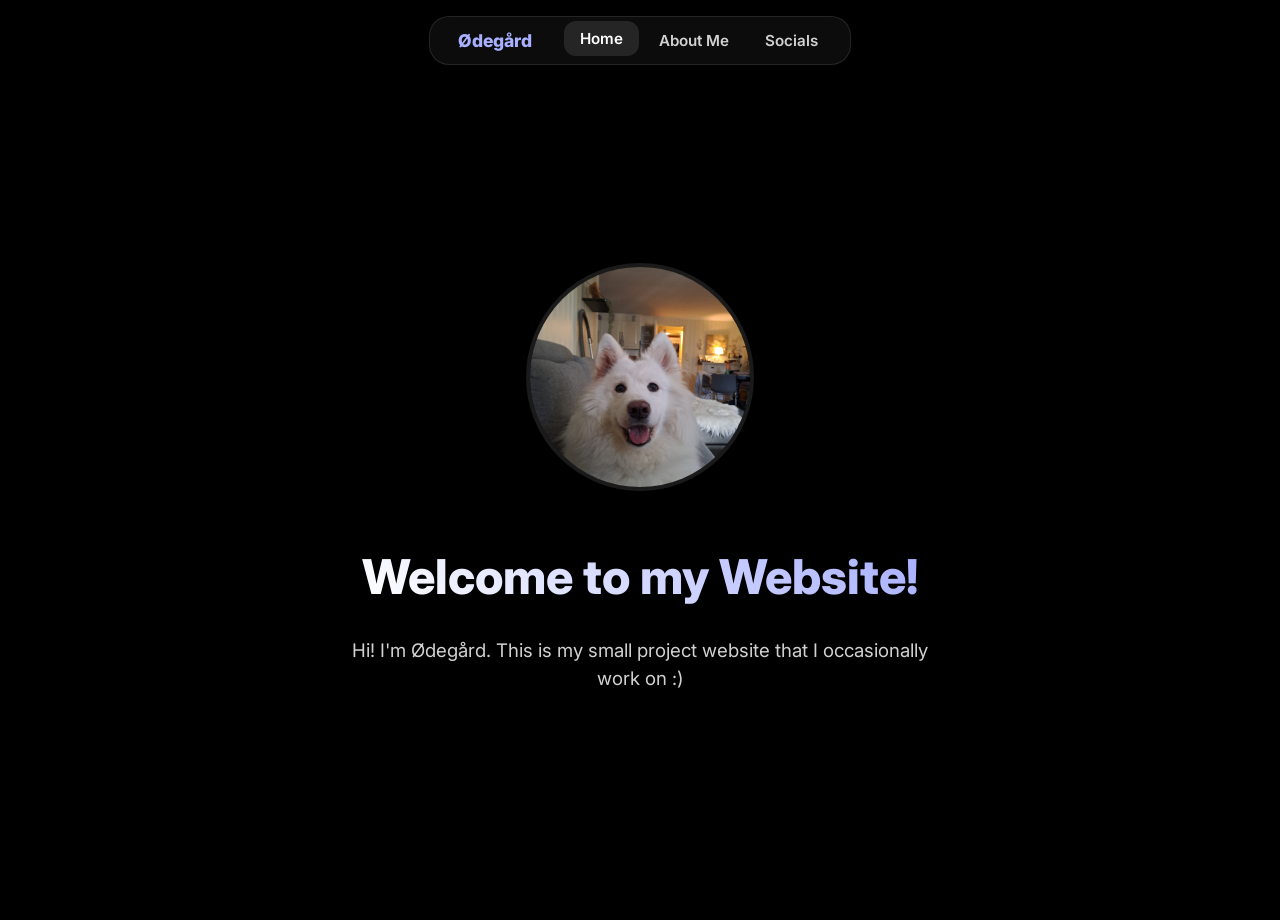
==== index.html @ 12e41455 "Initial commit" ====
<!DOCTYPE html>
<html lang="en">
<head>
    <meta charset="UTF-8">
    <meta name="viewport" content="width=device-width, initial-scale=1.0">
    <meta name="description" content="Welcome to Ødegård's personal website.">
    <title>Ødegård's Website</title>
    <link rel="stylesheet" href="./.assets/css/style.css">
</head>
<body>
  <div class="background-container">
    <div class="circle1"></div>
    <div class="circle2"></div>
    <div class="circle3"></div>
  </div>
  <!-- Navbar -->
  <div class="navbar">
    <div class="navbar-inner">
      <div class="navbar-brand">
        <a href="./">Ødegård</a>
      </div>
      <div class="navbar-links">
        <a href="./" class="active">Home</a>
        <a href="./about/">About Me</a>
        <a href="./socials/">Socials</a>
      </div>
    </div>
  </div>
  
  <div class="main-middle">
      <div class="circular_image">
        <img src="./.assets/media/doggallery/VeryHappyRaja.jpg" alt="Raja the dog">
      </div>
      <h1>Welcome to my Website!</h1>
      <h3>Hi! I'm Ødegård. This is my small project website that I occasionally work on :)</h3> 
  </div>

  <button id="scrollToTopBtn" title="Go to top">&#8679;</button>
  <script>
    const scrollBtn = document.getElementById('scrollToTopBtn');
    window.onscroll = function() {
      if (document.body.scrollTop > 200 || document.documentElement.scrollTop > 200) {
        scrollBtn.style.display = "block";
        scrollBtn.classList.add("show");
      } else {
        scrollBtn.style.display = "none";
        scrollBtn.classList.remove("show");
      }
    };
    scrollBtn.onclick = function() {
      window.scrollTo({ top: 0, behavior: 'smooth' });
    };
  </script>
</body>
</html>
---- .assets/css/style.css ----
@import url('https://fonts.googleapis.com/css2?family=Inter:wght@400;600;800&display=swap');

/* ====== General Styles ====== */
body {
  margin: 0;
  padding: 0;
  font-family: 'Inter', sans-serif;
  color: white;
  background-color: #000;
  min-height: 100vh;
  overflow-x: hidden;
}

/* ====== FirstLogonAnim Background ====== */
.background-container {
  position: fixed;
  top: 0;
  left: 0;
  width: 100%;
  height: 100%;
  z-index: -1;
  overflow: hidden;
  background-color: #000;
}

@keyframes circle1Path {
  0% { transform: translate(0vw, 0vh); width: 30vw; height: 30vw; }
  100% { transform: translate(0vw, -35vh); width: 80vw; height: 80vw; }
}

@keyframes circle2Path {
  0% { transform: translate(0vw, 0vh); width: 20vw; height: 20vw; }
  100% { transform: translate(-45vw, -40vh); width: 80vw; height: 80vw; }
}

@keyframes circle3Path {
  0% { transform: translate(0vw, 0vh); width: 20vw; height: 20vw; }
  100% { transform: translate(-55vw, -80vh); width: 120vw; height: 120vw; }
}

@keyframes fadeCircleIn {
  0% { opacity: 0; }
  100% { opacity: 1; }
}

.circle1 {
  left: 30vw;
  top: 25vh;
  position: absolute;
  animation: circle1Path 12s infinite alternate, fadeCircleIn 1332ms ease-out;
  border-radius: 100vw;
  background: radial-gradient(50% 50% at 50% 50%, rgba(12, 119, 255, 0.3) 15.62%, rgba(12, 119, 255, 0) 100%);
}

.circle2 {
  left: 45vw;
  top: 30vh;
  position: absolute;
  animation: circle2Path 11.5s infinite alternate, fadeCircleIn 1332ms ease-out;
  border-radius: 100vw;
  background: radial-gradient(50% 50% at 50% 50%, rgba(0, 56, 255, 0.3) 15.62%, rgba(12, 119, 255, 0) 100%);
}

.circle3 {
  left: 35vw;
  top: 30vh;
  position: absolute;
  animation: circle3Path 15s infinite alternate, fadeCircleIn 1332ms ease-out;
  border-radius: 100vw;
  background: radial-gradient(50% 50% at 50% 50%, rgba(65, 56, 210, 0.5) 15.62%, rgba(65, 56, 210, 0) 100%);
}

a {
  text-decoration: none;
  color: white;
}

img {
  max-width: 100%;
  height: auto;
}

/* ====== Navbar ====== */
.navbar {
  position: fixed;
  top: 16px;
  left: 50%;
  transform: translateX(-50%);
  width: auto;
  min-width: 300px;
  z-index: 1000;
  background: none;
  box-sizing: border-box;
}

.navbar-inner {
  display: flex;
  flex-direction: row;
  align-items: center;
  justify-content: center;
  gap: 12px;
  background: rgba(20, 20, 20, 0.6);
  backdrop-filter: blur(10px);
  -webkit-backdrop-filter: blur(10px);
  box-shadow: 0 4px 30px rgba(0, 0, 0, 0.1);
  border: 1px solid rgba(255, 255, 255, 0.1);
  border-radius: 20px;
  padding: 6px 16px;
  height: auto;
  flex-wrap: nowrap;
  white-space: nowrap;
}

.navbar-brand a {
  font-size: 1.1em;
  color: #a8b0ff;
  font-weight: 800;
  margin-right: 8px;
  padding: 6px 12px;
  transition: transform 0.2s, color 0.2s;
  display: flex;
  align-items: center;
}

.navbar-brand a:hover {
  transform: scale(1.05);
  color: #fff;
}

.navbar-links a {
  font-size: 0.95em;
  color: #d1d1d1;
  font-weight: 600;
  border-radius: 12px;
  transition: background 0.3s, color 0.3s, transform 0.2s;
  padding: 8px 16px;
  display: inline-flex;
  align-items: center;
}

.navbar-links a:hover,
.navbar-links a.active {
  background-color: rgba(255, 255, 255, 0.1);
  color: #fff;
  transform: translateY(-2px);
}

/* ====== Main Content Centering ====== */
.main-middle {
  display: flex;
  flex-direction: column;
  align-items: center;
  justify-content: center;
  min-height: 100vh;
  text-align: center;
  width: 100%;
  padding-top: 80px; 
  box-sizing: border-box;
  animation: fadeIn 1s ease-out forwards;
}

@keyframes fadeIn {
  from { opacity: 0; transform: translateY(20px); }
  to { opacity: 1; transform: translateY(0); }
}

.main-middle h1 {
  font-size: 3em;
  font-weight: 800;
  margin-bottom: 12px;
  background: -webkit-linear-gradient(45deg, #fff, #a8b0ff);
  -webkit-background-clip: text;
  -webkit-text-fill-color: transparent;
}

.main-middle h2, .main-middle h3 {
  font-weight: 400;
  color: #d1d1d1;
  margin-bottom: 24px;
  max-width: 600px;
  line-height: 1.5;
  padding: 0 16px;
}

.content-box {
  background: rgba(20, 20, 20, 0.5);
  backdrop-filter: blur(10px);
  border: 1px solid rgba(255, 255, 255, 0.1);
  border-radius: 20px;
  padding: 40px;
  max-width: 800px;
  width: 90%;
  margin: 20px auto;
  text-align: left;
  box-shadow: 0 10px 30px rgba(0,0,0,0.3);
}

.content-box h2 {
  font-size: 2em;
  font-weight: 800;
  margin-top: 0;
  color: #fff;
  margin-bottom: 16px;
}

.content-box p {
  color: #d1d1d1;
  line-height: 1.8;
  font-size: 1.1em;
  margin-bottom: 16px;
}

/* ====== Circular Image ====== */
.circular_image {
  width: 220px;
  height: 220px;
  border-radius: 50%;
  overflow: hidden;
  display: inline-block;
  vertical-align: middle;
  border: 4px solid rgba(255,255,255,0.1);
  box-shadow: 0 8px 32px rgba(0,0,0,0.3);
  margin-bottom: 24px;
  transition: transform 0.4s ease;
}

.circular_image:hover {
  transform: scale(1.05) rotate(2deg);
  border-color: rgba(168, 176, 255, 0.4);
}

.circular_image img {
  width: 100%;
  height: 100%;
  object-fit: cover;
  display: block;
}

/* ====== Social Links ====== */
.social-links {
  display: grid;
  grid-template-columns: repeat(auto-fit, minmax(160px, 1fr));
  gap: 1.5rem;
  justify-content: center;
  align-items: stretch;
  width: 100%;
  max-width: 800px;
  box-sizing: border-box;
  padding: 24px;
}

.social-links a {
  background: rgba(30, 30, 30, 0.6);
  backdrop-filter: blur(5px);
  border: 1px solid rgba(255,255,255,0.05);
  border-radius: 20px;
  box-shadow: 0 4px 16px rgba(0,0,0,0.2);
  padding: 20px 16px;
  transition: all 0.3s cubic-bezier(0.25, 0.8, 0.25, 1);
  display: flex;
  flex-direction: column;
  align-items: center;
  justify-content: center;
  height: 150px; 
}

.social-links a:hover {
  transform: translateY(-8px);
  box-shadow: 0 12px 24px rgba(0,0,0,0.4);
  background: rgba(50, 50, 50, 0.8);
  border-color: rgba(255,255,255,0.2);
}

.social-links a svg {
  width: 48px;
  height: 48px;
  margin-bottom: 12px;
  fill: white;
  transition: transform 0.3s ease;
}

.social-links a:hover svg {
  transform: scale(1.1);
}

.social-links a h3 {
  margin: 0;
  font-size: 1.1em;
  font-weight: 600;
  color: white;
  text-align: center;
  padding: 0;
}

.social-links a p {
  margin: 6px 0 0 0;
  font-size: 0.85em;
  color: #a8b0ff;
  opacity: 0.8;
}

/* ====== Scroll To Top Button ====== */
#scrollToTopBtn {
  display: none;
  position: fixed;
  bottom: 32px;
  right: 32px;
  z-index: 999;
  font-size: 1.5em;
  background: rgba(78, 84, 200, 0.8);
  backdrop-filter: blur(5px);
  color: white;
  border: 1px solid rgba(255,255,255,0.2);
  border-radius: 50%;
  width: 56px;
  height: 56px;
  cursor: pointer;
  box-shadow: 0 4px 16px rgba(0,0,0,0.3);
  transition: all 0.3s;
  animation: none;
}

#scrollToTopBtn:hover {
  background: rgba(78, 84, 200, 1);
  transform: translateY(-4px);
}

#scrollToTopBtn.show {
  animation: bounce-in 0.5s;
}

/* ====== Responsive Design ====== */
@media (max-width: 600px) {
  .navbar {
    top: 8px;
    width: 95%;
    min-width: 0;
  }
  .navbar-inner {
    gap: 4px;
    padding: 6px 8px;
    font-size: 0.85em;
  }
  .navbar-links a {
    padding: 6px 8px;
  }
  .main-middle h1 {
    font-size: 2.2em;
  }
  .circular_image {
    width: 160px;
    height: 160px;
  }
  .social-links {
    grid-template-columns: repeat(2, 1fr);
    gap: 1rem;
    padding: 16px;
  }
  .social-links a {
    height: 130px;
    padding: 12px;
  }
  .social-links a svg {
    width: 36px;
    height: 36px;
  }
  .social-links a h3 {
    font-size: 0.95em;
  }
}

/* ====== Animations ====== */
@keyframes bounce-in {
  0%   { transform: scale(0.5); opacity: 0; }
  60%  { transform: scale(1.2); opacity: 1; }
  80%  { transform: scale(0.95); }
  100% { transform: scale(1); }
}
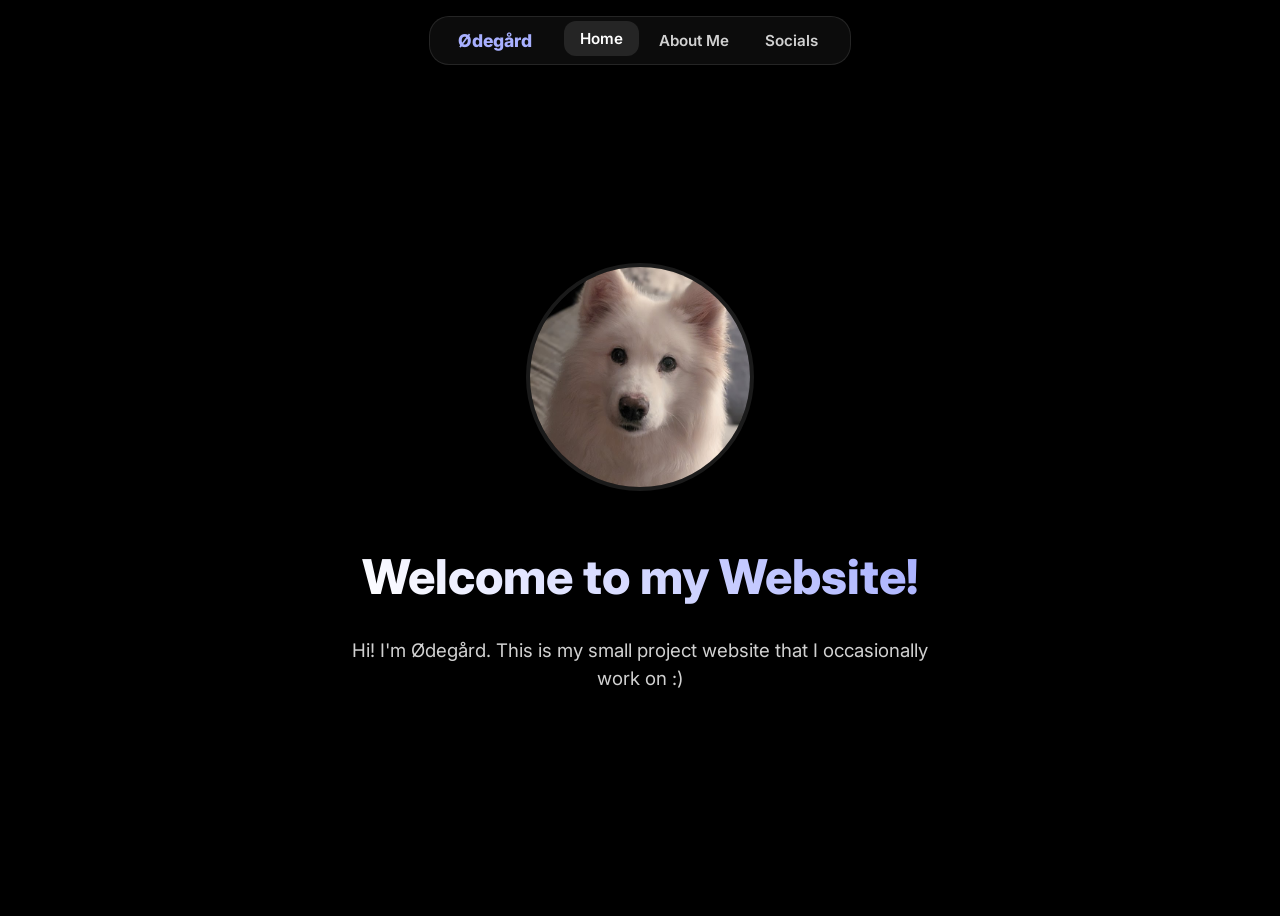
==== commit a0f120cc: "Update profile image of Raja" ====
--- a/index.html
+++ b/index.html
@@ -29,7 +29,7 @@
   
   <div class="main-middle">
       <div class="circular_image">
-        <img src="./.assets/media/doggallery/VeryHappyRaja.jpg" alt="Raja the dog">
+        <img src="./.assets/media/doggallery/Raja_New.jpg" alt="Raja the dog">
       </div>
       <h1>Welcome to my Website!</h1>
       <h3>Hi! I'm Ødegård. This is my small project website that I occasionally work on :)</h3> 
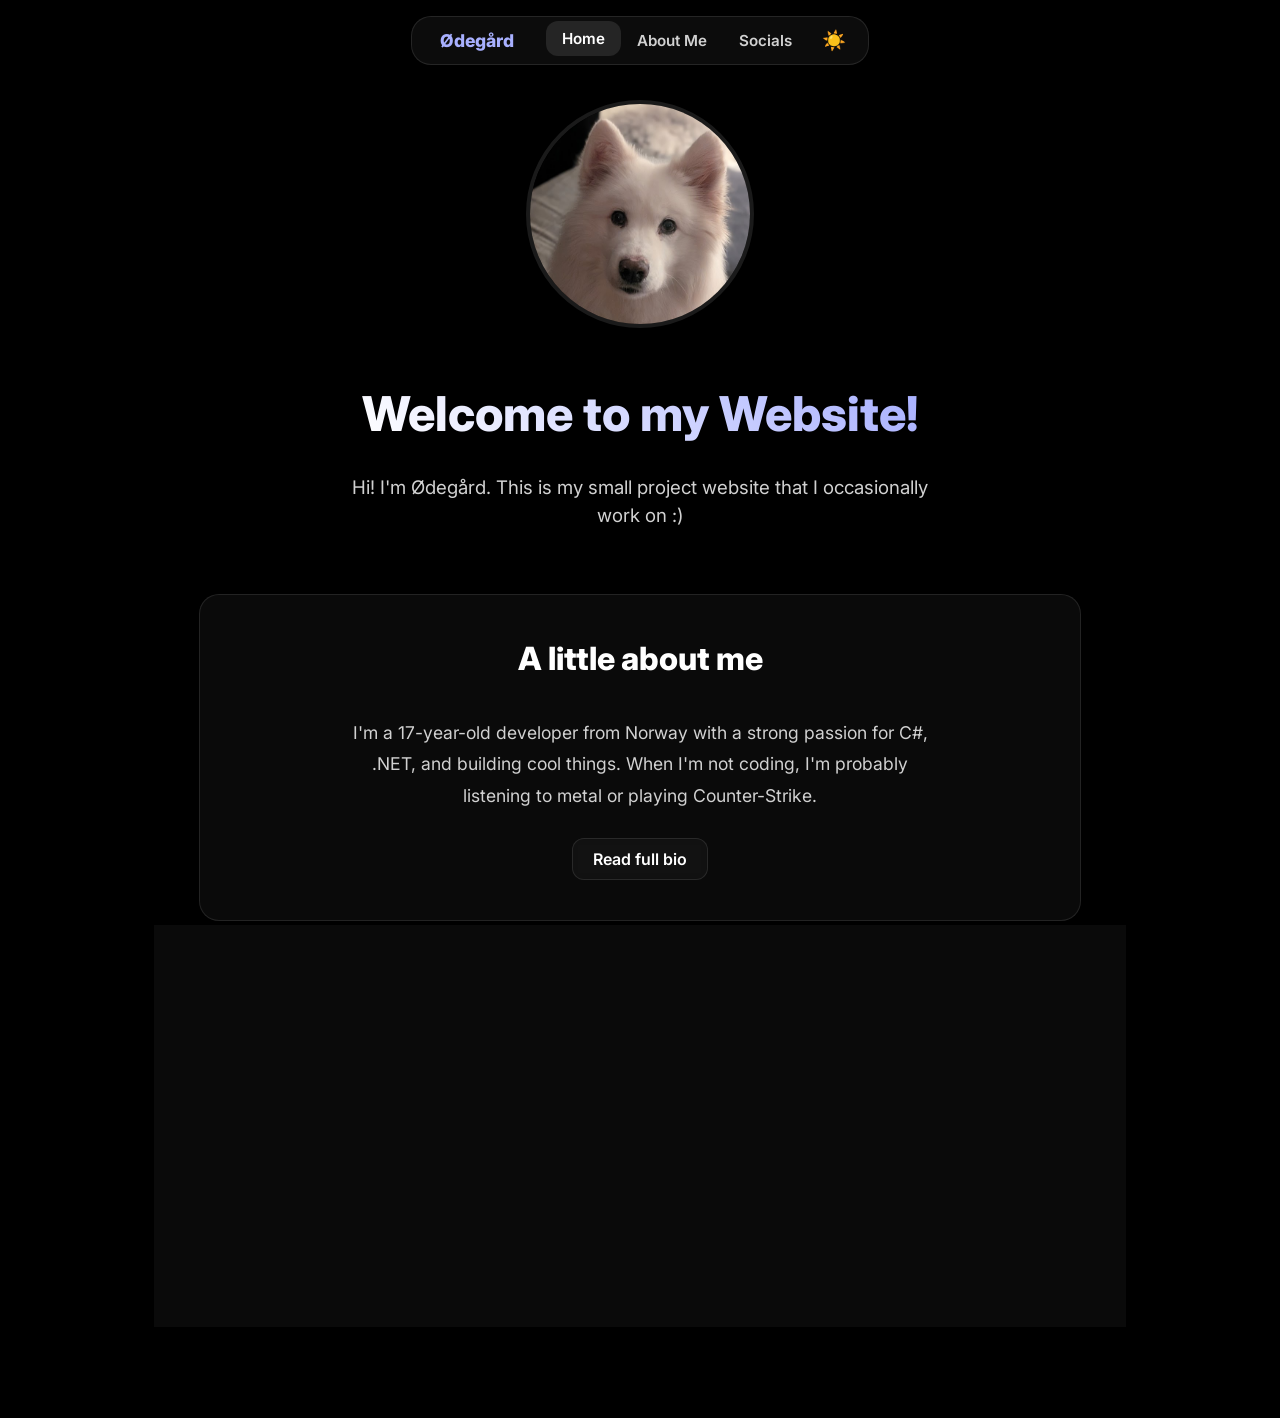
==== commit 65647dea: "UI Updates: Light/Dark mode, SVG icons, and homepage improvements" ====
--- a/index.html
+++ b/index.html
@@ -1,12 +1,20 @@
 <!DOCTYPE html>
 <html lang="en">
+
 <head>
-    <meta charset="UTF-8">
-    <meta name="viewport" content="width=device-width, initial-scale=1.0">
-    <meta name="description" content="Welcome to Ødegård's personal website.">
-    <title>Ødegård's Website</title>
-    <link rel="stylesheet" href="./.assets/css/style.css">
+  <meta charset="UTF-8">
+  <meta name="viewport" content="width=device-width, initial-scale=1.0">
+  <meta name="description" content="Welcome to Ødegård's personal website.">
+  <!-- Open Graph Meta Tags for SEO/Social Previews -->
+  <meta property="og:title" content="Ødegård's Website" />
+  <meta property="og:description" content="Hi! I'm Ode (or Odegard), a 17-year-old developer from Norway." />
+  <meta property="og:type" content="website" />
+  <meta property="og:url" content="https://odegardxd.github.io/" />
+  <!-- End Open Graph -->
+  <title>Ødegård's Website</title>
+  <link rel="stylesheet" href="./.assets/css/style.css">
 </head>
+
 <body>
   <div class="background-container">
     <div class="circle1"></div>
@@ -20,36 +28,52 @@
         <a href="./">Ødegård</a>
       </div>
       <div class="navbar-links">
-        <a href="./" class="active">Home</a>
+        <a href="./" aria-current="page">Home</a>
         <a href="./about/">About Me</a>
         <a href="./socials/">Socials</a>
+        <button id="theme-toggle" aria-label="Toggle dark/light mode">☀️</button>
       </div>
     </div>
   </div>
-  
+
   <div class="main-middle">
-      <div class="circular_image">
-        <img src="./.assets/media/doggallery/Raja_New.jpg" alt="Raja the dog">
+    <div class="circular_image">
+      <img src="./.assets/media/doggallery/Raja_New.jpg" alt="Raja the dog">
+    </div>
+    <h1>Welcome to my Website!</h1>
+    <h3>Hi! I'm Ødegård. This is my small project website that I occasionally work on :)</h3>
+
+      <!-- New Homepage Content -->
+      <div class="content-box" style="margin-top: 40px; display: flex; flex-direction: column; align-items: center; text-align: center;">
+        <h2 style="text-align: center; width: 100%; margin-bottom: 16px;">A little about me</h2>
+        <p style="text-align: center; max-width: 600px;">I'm a 17-year-old developer from Norway with a strong passion for C#, .NET, and building cool things. When I'm not coding, I'm probably listening to metal or playing Counter-Strike.</p>
+        <a href="./about/" class="btn-primary">Read full bio</a>
       </div>
-      <h1>Welcome to my Website!</h1>
-      <h3>Hi! I'm Ødegård. This is my small project website that I occasionally work on :)</h3> 
+
+    <div class="content-box" style="display: flex; flex-direction: column; align-items: center; text-align: center;">
+      <h2 style="text-align: center; width: 100%; margin-bottom: 16px;">Featured Projects</h2>
+      <div class="projects-grid" style="width: 100%;">
+        <a href="https://github.com/OdegardXD/Spotify-Audio-Controller" target="_blank" class="project-card" style="display: flex; flex-direction: column; align-items: center; text-align: center;">
+          <h3 style="text-align: center;">Spotify Audio Controller</h3>
+          <p style="text-align: center;">A seamless global hotkey controller for Spotify playback built with C# and WinForms.</p>
+        </a>
+        <a href="https://github.com/OdegardXD/OdegardXD.github.io" target="_blank" class="project-card" style="display: flex; flex-direction: column; align-items: center; text-align: center;">
+          <h3 style="text-align: center;">Personal Website</h3>
+          <p style="text-align: center;">This very website, constantly evolving and serving as a playground for my web skills.</p>
+        </a>
+      </div>
+    </div>
   </div>
 
-  <button id="scrollToTopBtn" title="Go to top">&#8679;</button>
-  <script>
-    const scrollBtn = document.getElementById('scrollToTopBtn');
-    window.onscroll = function() {
-      if (document.body.scrollTop > 200 || document.documentElement.scrollTop > 200) {
-        scrollBtn.style.display = "block";
-        scrollBtn.classList.add("show");
-      } else {
-        scrollBtn.style.display = "none";
-        scrollBtn.classList.remove("show");
-      }
-    };
-    scrollBtn.onclick = function() {
-      window.scrollTo({ top: 0, behavior: 'smooth' });
-    };
-  </script>
+  <footer>
+    <p>&copy; 2026 Ødegård. Built with ❤️.</p>
+  </footer>
+
+  <button id="scrollToTopBtn" title="Go to top" aria-label="Go to top">
+    <svg viewBox="0 0 24 24" fill="none" stroke="currentColor" stroke-width="2.5" stroke-linecap="round" stroke-linejoin="round" style="width: 24px; height: 24px; vertical-align: middle;"><path d="M12 19V5M5 12l7-7 7 7"/></svg>
+  </button>
+
+  <script src="./.assets/js/main.js"></script>
 </body>
-</html>
+
+</html>
--- a/.assets/css/style.css
+++ b/.assets/css/style.css
@@ -1,14 +1,74 @@
 @import url('https://fonts.googleapis.com/css2?family=Inter:wght@400;600;800&display=swap');
+
+:root {
+  /* Dark Theme (Default) */
+  --bg-color: #000;
+  --text-color: #fff;
+  --text-secondary: #d1d1d1;
+  --accent-color: #a8b0ff;
+  --h1-gradient: -webkit-linear-gradient(45deg, #fff, #a8b0ff);
+  
+  --nav-bg: rgba(20, 20, 20, 0.6);
+  --nav-border: rgba(255, 255, 255, 0.1);
+  --nav-link-hover-bg: rgba(255, 255, 255, 0.1);
+  --nav-brand-color: #a8b0ff;
+  
+  --card-bg: rgba(20, 20, 20, 0.5);
+  --card-border: rgba(255, 255, 255, 0.1);
+  
+  --social-card-bg: rgba(30, 30, 30, 0.6);
+  --social-card-hover-bg: rgba(50, 50, 50, 0.8);
+  --svg-fill: #fff;
+  
+  --scroll-btn-bg: rgba(78, 84, 200, 0.8);
+  --scroll-btn-hover-bg: rgba(78, 84, 200, 1);
+  
+  --circle1-color: rgba(12, 119, 255, 0.3);
+  --circle2-color: rgba(0, 56, 255, 0.3);
+  --circle3-color: rgba(65, 56, 210, 0.5);
+  
+  --footer-border: rgba(255, 255, 255, 0.1);
+}
+
+.light-theme {
+  --bg-color: #f4f4f9;
+  --text-color: #1a1a1a;
+  --text-secondary: #4a4a4a;
+  --accent-color: #4e54c8;
+  --h1-gradient: -webkit-linear-gradient(45deg, #1a1a1a, #4e54c8);
+  
+  --nav-bg: rgba(255, 255, 255, 0.7);
+  --nav-border: rgba(0, 0, 0, 0.1);
+  --nav-link-hover-bg: rgba(0, 0, 0, 0.05);
+  --nav-brand-color: #4e54c8;
+  
+  --card-bg: rgba(255, 255, 255, 0.7);
+  --card-border: rgba(0, 0, 0, 0.1);
+  
+  --social-card-bg: rgba(255, 255, 255, 0.8);
+  --social-card-hover-bg: rgba(240, 240, 245, 1);
+  --svg-fill: #1a1a1a;
+  
+  --scroll-btn-bg: rgba(78, 84, 200, 0.9);
+  --scroll-btn-hover-bg: rgba(78, 84, 200, 1);
+  
+  --circle1-color: rgba(12, 119, 255, 0.15);
+  --circle2-color: rgba(0, 56, 255, 0.15);
+  --circle3-color: rgba(65, 56, 210, 0.2);
+  
+  --footer-border: rgba(0, 0, 0, 0.1);
+}
 
 /* ====== General Styles ====== */
 body {
   margin: 0;
   padding: 0;
   font-family: 'Inter', sans-serif;
-  color: white;
-  background-color: #000;
+  color: var(--text-color);
+  background-color: var(--bg-color);
   min-height: 100vh;
   overflow-x: hidden;
+  transition: background-color 0.3s ease, color 0.3s ease;
 }
 
 /* ====== FirstLogonAnim Background ====== */
@@ -20,7 +80,8 @@
   height: 100%;
   z-index: -1;
   overflow: hidden;
-  background-color: #000;
+  background-color: var(--bg-color);
+  transition: background-color 0.3s ease;
 }
 
 @keyframes circle1Path {
@@ -49,7 +110,8 @@
   position: absolute;
   animation: circle1Path 12s infinite alternate, fadeCircleIn 1332ms ease-out;
   border-radius: 100vw;
-  background: radial-gradient(50% 50% at 50% 50%, rgba(12, 119, 255, 0.3) 15.62%, rgba(12, 119, 255, 0) 100%);
+  background: radial-gradient(50% 50% at 50% 50%, var(--circle1-color) 15.62%, transparent 100%);
+  transition: background 0.3s ease;
 }
 
 .circle2 {
@@ -58,7 +120,8 @@
   position: absolute;
   animation: circle2Path 11.5s infinite alternate, fadeCircleIn 1332ms ease-out;
   border-radius: 100vw;
-  background: radial-gradient(50% 50% at 50% 50%, rgba(0, 56, 255, 0.3) 15.62%, rgba(12, 119, 255, 0) 100%);
+  background: radial-gradient(50% 50% at 50% 50%, var(--circle2-color) 15.62%, transparent 100%);
+  transition: background 0.3s ease;
 }
 
 .circle3 {
@@ -67,12 +130,14 @@
   position: absolute;
   animation: circle3Path 15s infinite alternate, fadeCircleIn 1332ms ease-out;
   border-radius: 100vw;
-  background: radial-gradient(50% 50% at 50% 50%, rgba(65, 56, 210, 0.5) 15.62%, rgba(65, 56, 210, 0) 100%);
+  background: radial-gradient(50% 50% at 50% 50%, var(--circle3-color) 15.62%, transparent 100%);
+  transition: background 0.3s ease;
 }
 
 a {
   text-decoration: none;
-  color: white;
+  color: var(--text-color);
+  transition: color 0.3s ease;
 }
 
 img {
@@ -99,21 +164,22 @@
   align-items: center;
   justify-content: center;
   gap: 12px;
-  background: rgba(20, 20, 20, 0.6);
+  background: var(--nav-bg);
   backdrop-filter: blur(10px);
   -webkit-backdrop-filter: blur(10px);
   box-shadow: 0 4px 30px rgba(0, 0, 0, 0.1);
-  border: 1px solid rgba(255, 255, 255, 0.1);
+  border: 1px solid var(--nav-border);
   border-radius: 20px;
   padding: 6px 16px;
   height: auto;
   flex-wrap: nowrap;
   white-space: nowrap;
+  transition: background 0.3s ease, border-color 0.3s ease;
 }
 
 .navbar-brand a {
   font-size: 1.1em;
-  color: #a8b0ff;
+  color: var(--nav-brand-color);
   font-weight: 800;
   margin-right: 8px;
   padding: 6px 12px;
@@ -124,12 +190,17 @@
 
 .navbar-brand a:hover {
   transform: scale(1.05);
-  color: #fff;
+  color: var(--text-color);
+}
+
+.navbar-links {
+  display: flex;
+  align-items: center;
 }
 
 .navbar-links a {
   font-size: 0.95em;
-  color: #d1d1d1;
+  color: var(--text-secondary);
   font-weight: 600;
   border-radius: 12px;
   transition: background 0.3s, color 0.3s, transform 0.2s;
@@ -139,10 +210,33 @@
 }
 
 .navbar-links a:hover,
-.navbar-links a.active {
-  background-color: rgba(255, 255, 255, 0.1);
-  color: #fff;
+.navbar-links a[aria-current="page"] {
+  background-color: var(--nav-link-hover-bg);
+  color: var(--text-color);
   transform: translateY(-2px);
+}
+
+/* Theme Toggle Button */
+#theme-toggle {
+  background: none;
+  border: none;
+  cursor: pointer;
+  font-size: 1.2em;
+  padding: 6px;
+  margin-left: 8px;
+  border-radius: 50%;
+  transition: transform 0.2s;
+  display: flex;
+  align-items: center;
+  justify-content: center;
+}
+#theme-toggle:hover {
+  transform: scale(1.1);
+  background-color: var(--nav-link-hover-bg);
+}
+#theme-toggle:focus-visible {
+  outline: 2px solid var(--accent-color);
+  outline-offset: 2px;
 }
 
 /* ====== Main Content Centering ====== */
@@ -151,10 +245,11 @@
   flex-direction: column;
   align-items: center;
   justify-content: center;
-  min-height: 100vh;
+  min-height: calc(100vh - 60px); /* minus footer approx height */
   text-align: center;
   width: 100%;
-  padding-top: 80px; 
+  padding-top: 100px;
+  padding-bottom: 40px;
   box-sizing: border-box;
   animation: fadeIn 1s ease-out forwards;
 }
@@ -168,14 +263,15 @@
   font-size: 3em;
   font-weight: 800;
   margin-bottom: 12px;
-  background: -webkit-linear-gradient(45deg, #fff, #a8b0ff);
+  background: var(--h1-gradient);
   -webkit-background-clip: text;
   -webkit-text-fill-color: transparent;
+  transition: background 0.3s ease;
 }
 
 .main-middle h2, .main-middle h3 {
   font-weight: 400;
-  color: #d1d1d1;
+  color: var(--text-secondary);
   margin-bottom: 24px;
   max-width: 600px;
   line-height: 1.5;
@@ -183,9 +279,9 @@
 }
 
 .content-box {
-  background: rgba(20, 20, 20, 0.5);
+  background: var(--card-bg);
   backdrop-filter: blur(10px);
-  border: 1px solid rgba(255, 255, 255, 0.1);
+  border: 1px solid var(--card-border);
   border-radius: 20px;
   padding: 40px;
   max-width: 800px;
@@ -193,21 +289,50 @@
   margin: 20px auto;
   text-align: left;
   box-shadow: 0 10px 30px rgba(0,0,0,0.3);
+  transition: background 0.3s ease, border-color 0.3s ease;
 }
 
 .content-box h2 {
   font-size: 2em;
   font-weight: 800;
   margin-top: 0;
-  color: #fff;
+  color: var(--text-color);
   margin-bottom: 16px;
 }
 
 .content-box p {
-  color: #d1d1d1;
+  color: var(--text-secondary);
   line-height: 1.8;
   font-size: 1.1em;
   margin-bottom: 16px;
+}
+
+.content-box ul {
+  color: var(--text-secondary);
+  line-height: 1.8;
+  font-size: 1.1em;
+  margin-bottom: 16px;
+}
+
+.content-box strong {
+  color: var(--text-color);
+}
+
+.btn-primary {
+  display: inline-block;
+  background: var(--nav-bg);
+  border: 1px solid var(--nav-border);
+  color: var(--text-color);
+  padding: 10px 20px;
+  border-radius: 12px;
+  font-weight: 600;
+  transition: background 0.3s, transform 0.2s;
+  margin-top: 10px;
+  backdrop-filter: blur(5px);
+}
+.btn-primary:hover {
+  background: var(--nav-link-hover-bg);
+  transform: translateY(-2px);
 }
 
 /* ====== Circular Image ====== */
@@ -218,21 +343,22 @@
   overflow: hidden;
   display: inline-block;
   vertical-align: middle;
-  border: 4px solid rgba(255,255,255,0.1);
+  border: 4px solid var(--card-border);
   box-shadow: 0 8px 32px rgba(0,0,0,0.3);
   margin-bottom: 24px;
-  transition: transform 0.4s ease;
+  transition: transform 0.4s ease, border-color 0.4s ease;
 }
 
 .circular_image:hover {
   transform: scale(1.05) rotate(2deg);
-  border-color: rgba(168, 176, 255, 0.4);
+  border-color: var(--accent-color);
 }
 
 .circular_image img {
   width: 100%;
   height: 100%;
   object-fit: cover;
+  object-position: center 35%;
   display: block;
 }
 
@@ -250,9 +376,9 @@
 }
 
 .social-links a {
-  background: rgba(30, 30, 30, 0.6);
+  background: var(--social-card-bg);
   backdrop-filter: blur(5px);
-  border: 1px solid rgba(255,255,255,0.05);
+  border: 1px solid var(--card-border);
   border-radius: 20px;
   box-shadow: 0 4px 16px rgba(0,0,0,0.2);
   padding: 20px 16px;
@@ -267,16 +393,16 @@
 .social-links a:hover {
   transform: translateY(-8px);
   box-shadow: 0 12px 24px rgba(0,0,0,0.4);
-  background: rgba(50, 50, 50, 0.8);
-  border-color: rgba(255,255,255,0.2);
+  background: var(--social-card-hover-bg);
+  border-color: var(--accent-color);
 }
 
 .social-links a svg {
   width: 48px;
   height: 48px;
   margin-bottom: 12px;
-  fill: white;
-  transition: transform 0.3s ease;
+  fill: var(--svg-fill);
+  transition: transform 0.3s ease, fill 0.3s ease;
 }
 
 .social-links a:hover svg {
@@ -287,7 +413,7 @@
   margin: 0;
   font-size: 1.1em;
   font-weight: 600;
-  color: white;
+  color: var(--text-color);
   text-align: center;
   padding: 0;
 }
@@ -295,9 +421,68 @@
 .social-links a p {
   margin: 6px 0 0 0;
   font-size: 0.85em;
-  color: #a8b0ff;
+  color: var(--accent-color);
   opacity: 0.8;
 }
+
+/* ====== Projects Grid ====== */
+.projects-grid {
+  display: grid;
+  grid-template-columns: repeat(auto-fit, minmax(250px, 1fr));
+  gap: 20px;
+  margin-top: 20px;
+}
+
+.project-card {
+  background: var(--card-bg);
+  border: 1px solid var(--card-border);
+  border-radius: 16px;
+  padding: 20px;
+  transition: transform 0.3s ease, border-color 0.3s ease;
+  display: flex;
+  flex-direction: column;
+  align-items: center;
+  text-align: center;
+  text-decoration: none;
+}
+
+.project-card:hover {
+  transform: translateY(-4px);
+  border-color: var(--accent-color);
+}
+
+.project-card h3 {
+  color: var(--text-color);
+  margin-top: 0;
+  margin-bottom: 8px;
+  font-weight: 600;
+  font-size: 1.2em;
+}
+
+.project-card p {
+  font-size: 0.9em;
+  margin-bottom: 0;
+}
+
+
+/* ====== Footer ====== */
+footer {
+  width: 100%;
+  text-align: center;
+  padding: 20px 0;
+  border-top: 1px solid var(--footer-border);
+  color: var(--text-secondary);
+  font-size: 0.9em;
+  margin-top: auto;
+  backdrop-filter: blur(5px);
+}
+footer a {
+  color: var(--accent-color);
+}
+footer a:hover {
+  text-decoration: underline;
+}
+
 
 /* ====== Scroll To Top Button ====== */
 #scrollToTopBtn {
@@ -306,22 +491,29 @@
   bottom: 32px;
   right: 32px;
   z-index: 999;
-  font-size: 1.5em;
-  background: rgba(78, 84, 200, 0.8);
-  backdrop-filter: blur(5px);
+  background: var(--scroll-btn-bg);
+  backdrop-filter: blur(8px);
   color: white;
-  border: 1px solid rgba(255,255,255,0.2);
-  border-radius: 50%;
-  width: 56px;
-  height: 56px;
+  border: 1px solid var(--accent-color);
+  border-radius: 16px;
+  width: 50px;
+  height: 50px;
   cursor: pointer;
-  box-shadow: 0 4px 16px rgba(0,0,0,0.3);
-  transition: all 0.3s;
+  box-shadow: 0 4px 16px rgba(0,0,0,0.4), 0 0 10px rgba(168, 176, 255, 0.2);
+  transition: all 0.3s cubic-bezier(0.25, 0.8, 0.25, 1);
   animation: none;
+  padding: 0;
+  display: flex;
+  align-items: center;
+  justify-content: center;
+}
+#scrollToTopBtn:focus-visible {
+  outline: 2px solid var(--accent-color);
+  outline-offset: 4px;
 }
 
 #scrollToTopBtn:hover {
-  background: rgba(78, 84, 200, 1);
+  background: var(--scroll-btn-hover-bg);
   transform: translateY(-4px);
 }
 
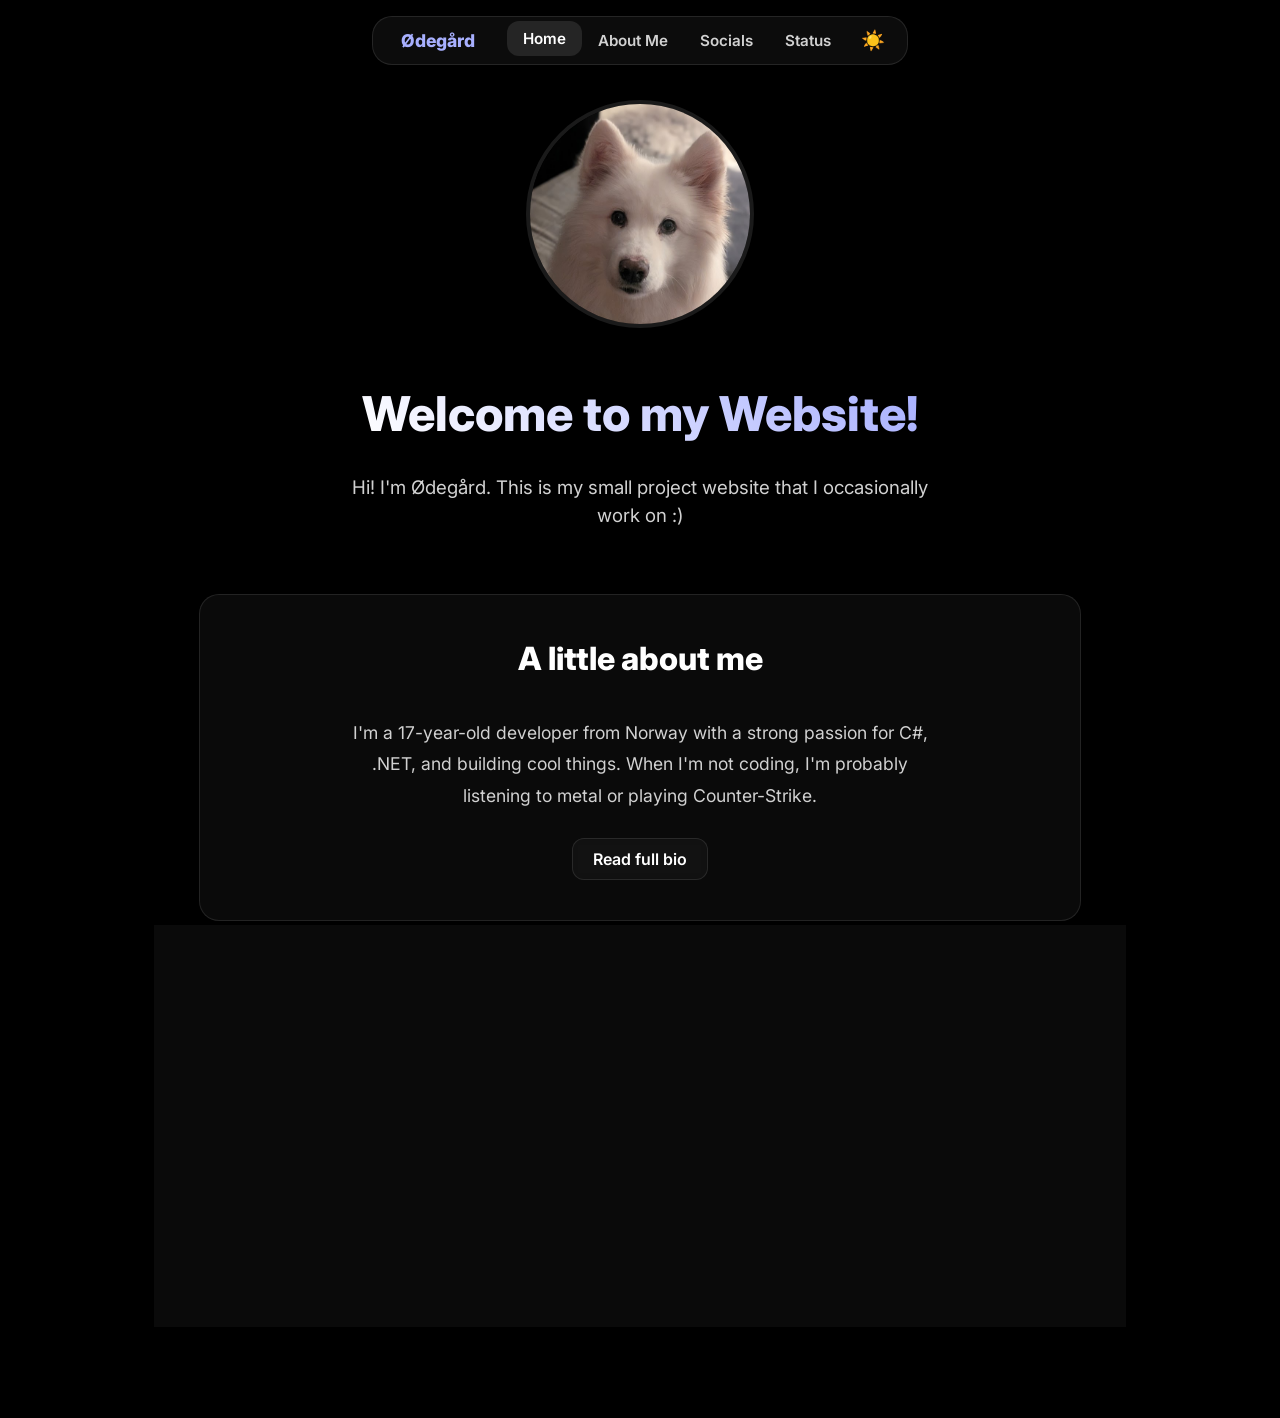
==== commit 816696bf: "added status page (spoilers i dont know if it works)" ====
--- a/index.html
+++ b/index.html
@@ -31,6 +31,7 @@
         <a href="./" aria-current="page">Home</a>
         <a href="./about/">About Me</a>
         <a href="./socials/">Socials</a>
+        <a href="./status/">Status</a>
         <button id="theme-toggle" aria-label="Toggle dark/light mode">☀️</button>
       </div>
     </div>
--- a/.assets/css/style.css
+++ b/.assets/css/style.css
@@ -522,42 +522,79 @@
 }
 
 /* ====== Responsive Design ====== */
+@media (max-width: 768px) {
+  .content-box {
+    padding: 30px;
+    width: 85%;
+  }
+  .main-middle {
+    padding-top: 100px;
+  }
+}
+
 @media (max-width: 600px) {
   .navbar {
-    top: 8px;
-    width: 95%;
+    top: 12px;
+    width: 92%;
     min-width: 0;
   }
   .navbar-inner {
-    gap: 4px;
-    padding: 6px 8px;
-    font-size: 0.85em;
+    gap: 8px;
+    padding: 8px 12px;
+    font-size: 0.9em;
+  }
+  .navbar-brand {
+    display: none;
   }
   .navbar-links a {
-    padding: 6px 8px;
+    padding: 6px 10px;
   }
   .main-middle h1 {
-    font-size: 2.2em;
+    font-size: 2em;
+    padding: 0 16px;
+  }
+  .main-middle h2, .main-middle h3 {
+    font-size: 1.05em;
+    padding: 0 20px;
+  }
+  .content-box {
+    padding: 24px 20px;
+    width: 90%;
+    margin: 10px auto;
+  }
+  .content-box h2 {
+    font-size: 1.6em;
+  }
+  .content-box p {
+    font-size: 1.05em;
   }
   .circular_image {
-    width: 160px;
-    height: 160px;
+    width: 150px;
+    height: 150px;
   }
   .social-links {
-    grid-template-columns: repeat(2, 1fr);
-    gap: 1rem;
+    grid-template-columns: 1fr;
+    gap: 1.2rem;
+    padding: 16px 20px;
+  }
+  .social-links a {
+    height: 120px;
     padding: 16px;
   }
-  .social-links a {
-    height: 130px;
-    padding: 12px;
-  }
   .social-links a svg {
-    width: 36px;
-    height: 36px;
+    width: 40px;
+    height: 40px;
+    margin-bottom: 8px;
   }
   .social-links a h3 {
-    font-size: 0.95em;
+    font-size: 1.1em;
+  }
+  #scrollToTopBtn {
+    bottom: 20px;
+    right: 20px;
+    width: 48px;
+    height: 48px;
+    font-size: 1.2em;
   }
 }
 
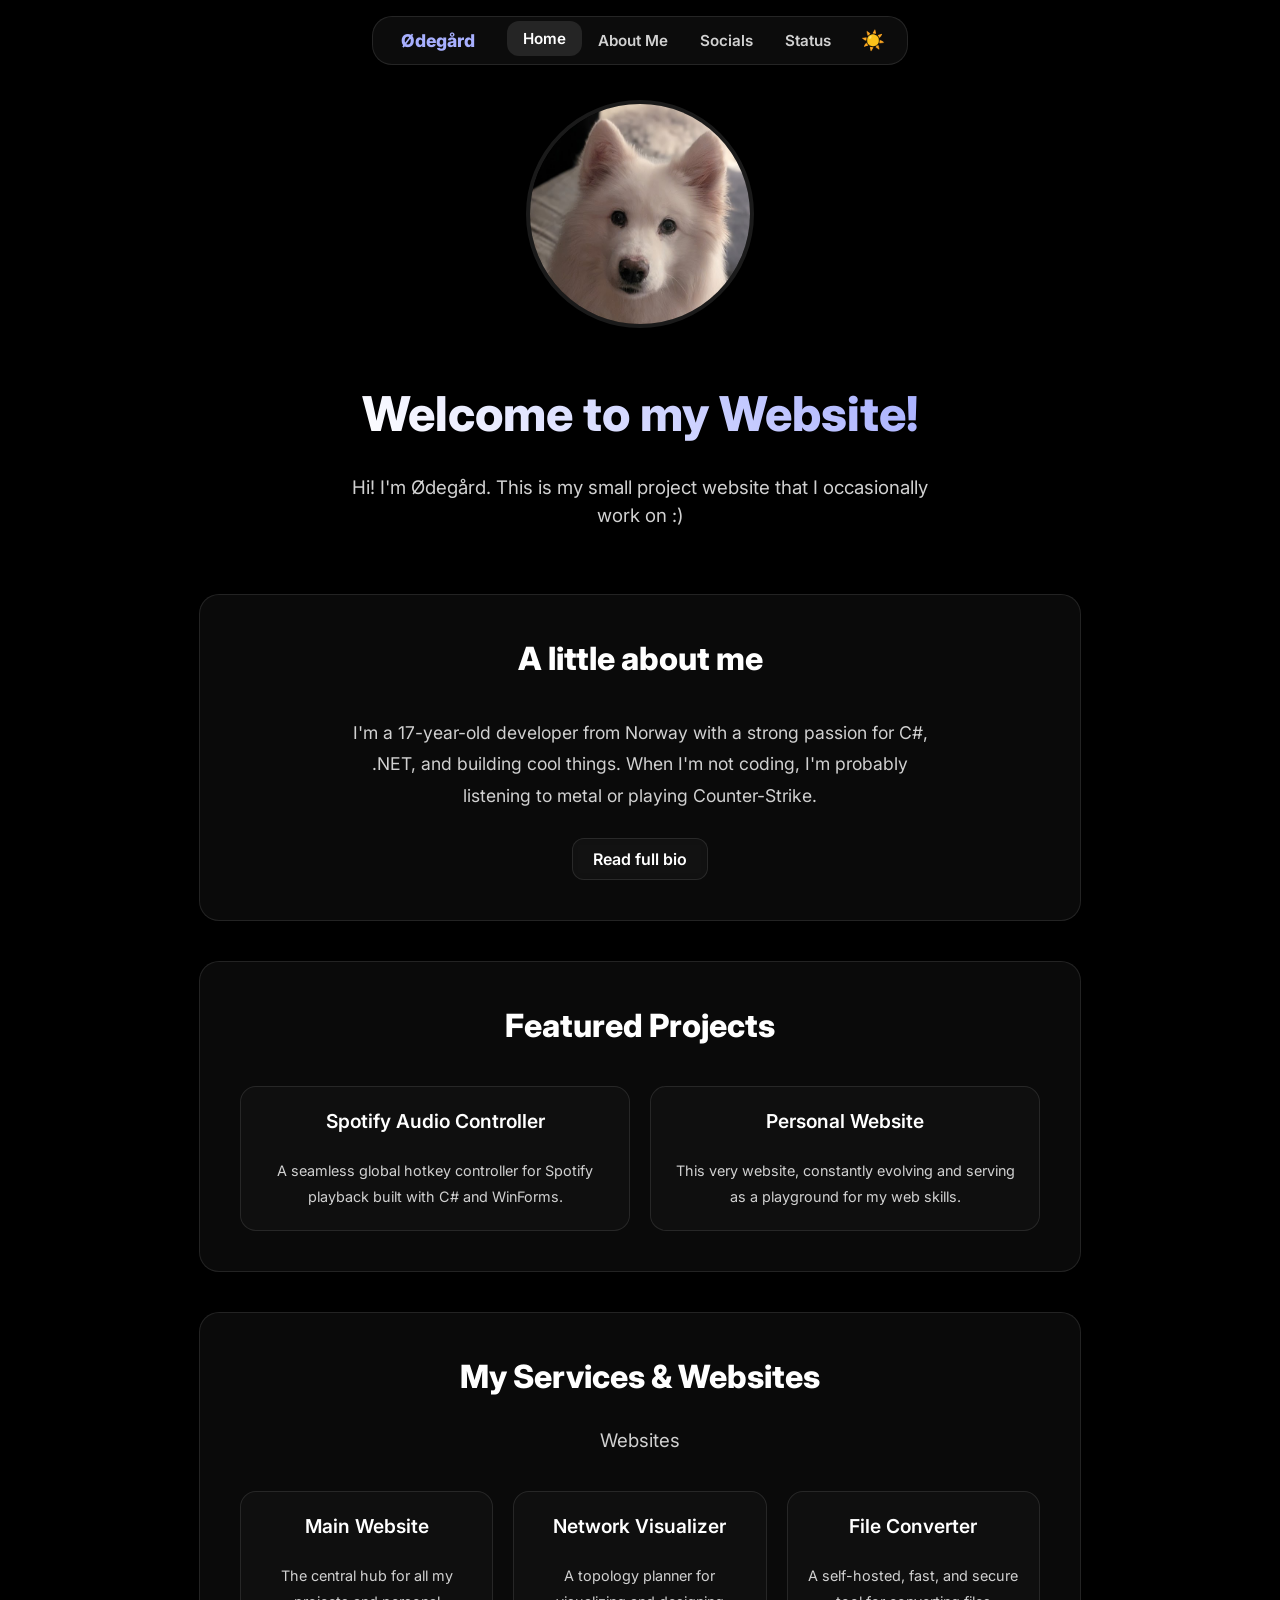
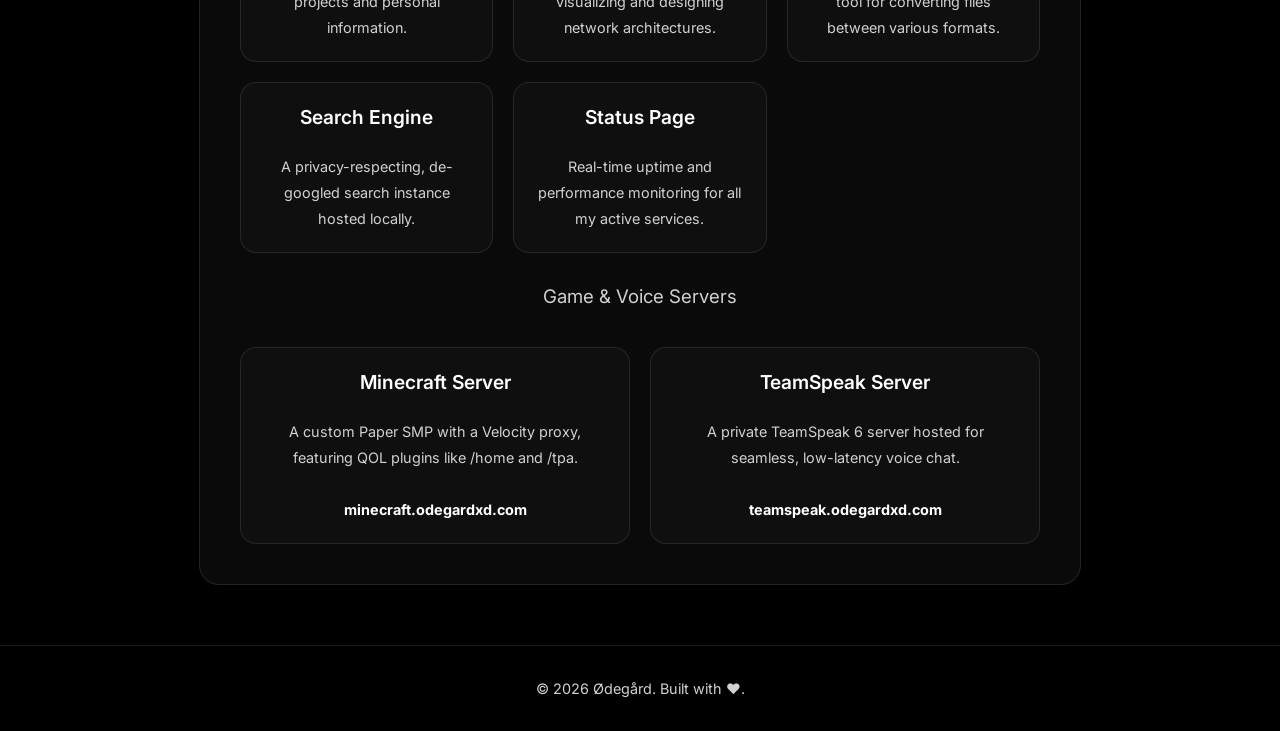
==== commit 5dd23f37: "added a new section on the main homepage added a new section that shows all my websites and services" ====
--- a/index.html
+++ b/index.html
@@ -64,6 +64,46 @@
         </a>
       </div>
     </div>
+
+    <div class="content-box" style="display: flex; flex-direction: column; align-items: center; text-align: center;">
+      <h2 style="text-align: center; width: 100%; margin-bottom: 16px;">My Services & Websites</h2>
+      
+      <h3 style="text-align: center; width: 100%; margin-top: 10px; margin-bottom: 16px;">Websites</h3>
+      <div class="projects-grid" style="width: 100%;">
+        <a href="https://odegardxd.com" target="_blank" class="project-card" style="display: flex; flex-direction: column; align-items: center; text-align: center;">
+          <h3 style="text-align: center;">Main Website</h3>
+          <p style="text-align: center;">The central hub for all my projects and personal information.</p>
+        </a>
+        <a href="https://odegardxd.com/NetworkVisualizer/" target="_blank" class="project-card" style="display: flex; flex-direction: column; align-items: center; text-align: center;">
+          <h3 style="text-align: center;">Network Visualizer</h3>
+          <p style="text-align: center;">A topology planner for visualizing and designing network architectures.</p>
+        </a>
+        <a href="https://converter.odegardxd.com/" target="_blank" class="project-card" style="display: flex; flex-direction: column; align-items: center; text-align: center;">
+          <h3 style="text-align: center;">File Converter</h3>
+          <p style="text-align: center;">A self-hosted, fast, and secure tool for converting files between various formats.</p>
+        </a>
+        <a href="https://search.odegardxd.com/" target="_blank" class="project-card" style="display: flex; flex-direction: column; align-items: center; text-align: center;">
+          <h3 style="text-align: center;">Search Engine</h3>
+          <p style="text-align: center;">A privacy-respecting, de-googled search instance hosted locally.</p>
+        </a>
+        <a href="https://status.odegardxd.com/status/mystatus" target="_blank" class="project-card" style="display: flex; flex-direction: column; align-items: center; text-align: center;">
+          <h3 style="text-align: center;">Status Page</h3>
+          <p style="text-align: center;">Real-time uptime and performance monitoring for all my active services.</p>
+        </a>
+      </div>
+
+      <h3 style="text-align: center; width: 100%; margin-top: 30px; margin-bottom: 16px;">Game & Voice Servers</h3>
+      <div class="projects-grid" style="width: 100%;">
+        <div class="project-card" style="display: flex; flex-direction: column; align-items: center; text-align: center;">
+          <h3 style="text-align: center;">Minecraft Server</h3>
+          <p style="text-align: center;">A custom Paper SMP with a Velocity proxy, featuring QOL plugins like /home and /tpa.<br><br><strong style="user-select: all; cursor: pointer;">minecraft.odegardxd.com</strong></p>
+        </div>
+        <div class="project-card" style="display: flex; flex-direction: column; align-items: center; text-align: center;">
+          <h3 style="text-align: center;">TeamSpeak Server</h3>
+          <p style="text-align: center;">A private TeamSpeak 6 server hosted for seamless, low-latency voice chat.<br><br><strong style="user-select: all; cursor: pointer;">teamspeak.odegardxd.com</strong></p>
+        </div>
+      </div>
+    </div>
   </div>
 
   <footer>
--- a/.assets/css/style.css
+++ b/.assets/css/style.css
@@ -464,6 +464,47 @@
   margin-bottom: 0;
 }
 
+/* ====== Status Iframe ====== */
+.iframe-wrapper {
+  position: relative;
+  width: 100%;
+  height: 800px;
+  border-radius: 20px;
+  box-shadow: 0 10px 30px rgba(0,0,0,0.3);
+  background: transparent;
+  overflow: hidden; /* Ensures iframe does not overflow the rounded corners */
+}
+
+.status-iframe {
+  position: absolute;
+  top: 0;
+  left: 0;
+  width: 100%;
+  height: 100%;
+  border: none;
+  display: block;
+  transition: opacity 0.5s ease;
+}
+
+.dark-iframe {
+  opacity: 0.85;
+  pointer-events: auto;
+}
+
+.light-iframe {
+  opacity: 0;
+  pointer-events: none;
+}
+
+body.light-theme .dark-iframe {
+  opacity: 0;
+  pointer-events: none;
+}
+
+body.light-theme .light-iframe {
+  opacity: 0.85;
+  pointer-events: auto;
+}
 
 /* ====== Footer ====== */
 footer {
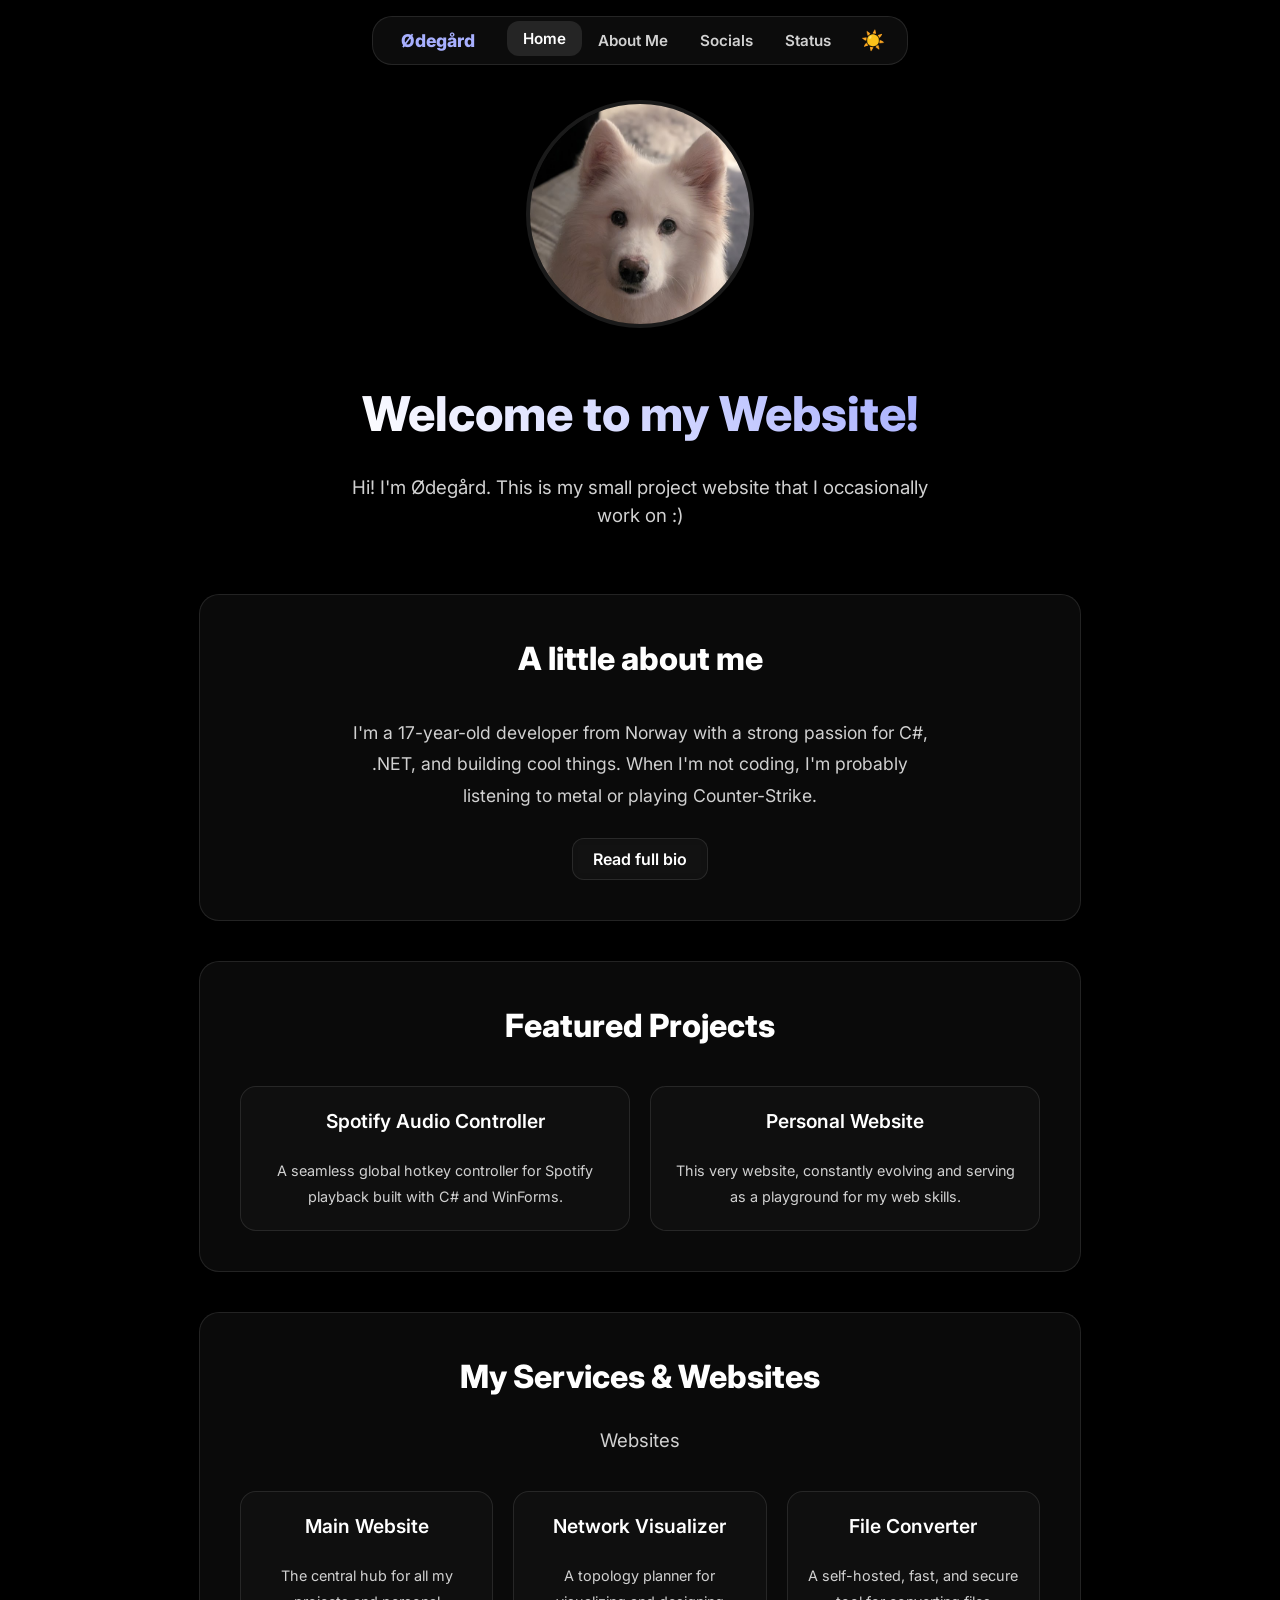
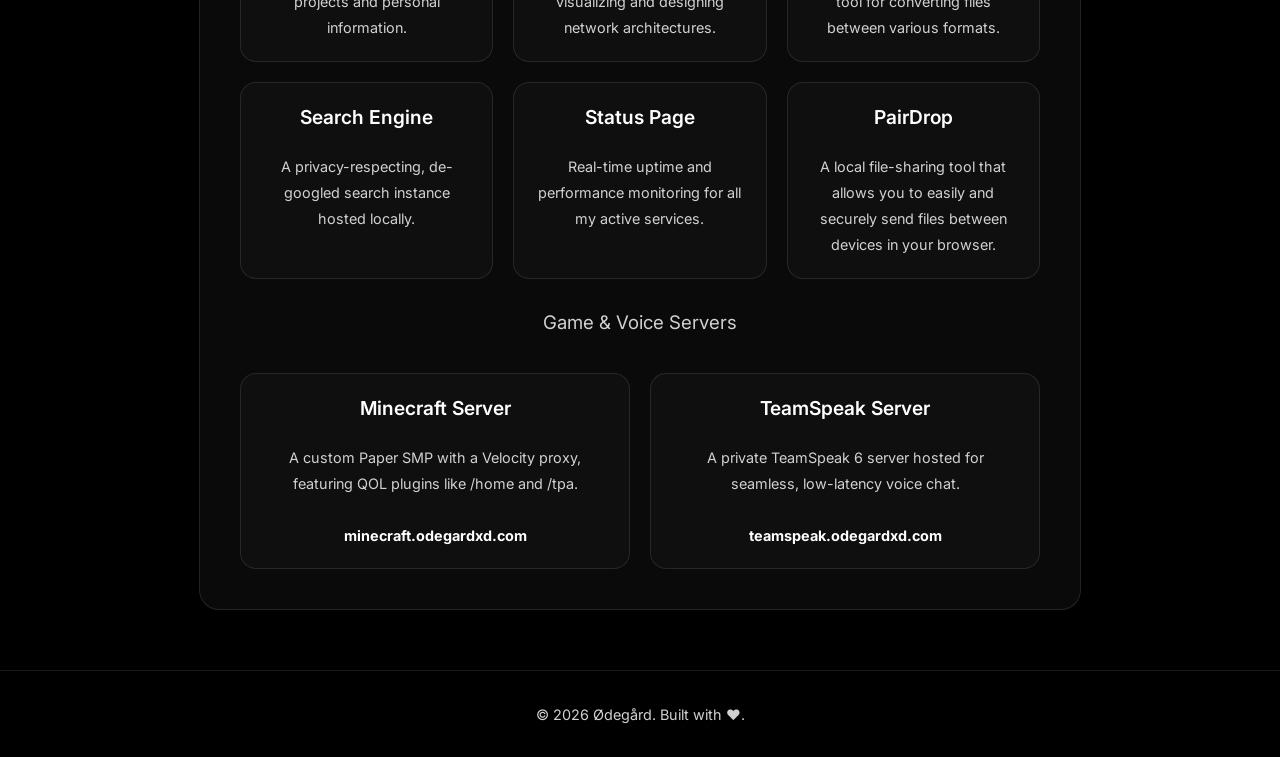
==== commit c1f8821e: "Update index.html" ====
--- a/index.html
+++ b/index.html
@@ -90,6 +90,10 @@
           <h3 style="text-align: center;">Status Page</h3>
           <p style="text-align: center;">Real-time uptime and performance monitoring for all my active services.</p>
         </a>
+        <a href="https://fileshare.odegardxd.com/" target="_blank" class="project-card" style="display: flex; flex-direction: column; align-items: center; text-align: center;">
+          <h3 style="text-align: center;">PairDrop</h3>
+          <p style="text-align: center;">A local file-sharing tool that allows you to easily and securely send files between devices in your browser.</p>
+        </a>
       </div>
 
       <h3 style="text-align: center; width: 100%; margin-top: 30px; margin-bottom: 16px;">Game & Voice Servers</h3>
